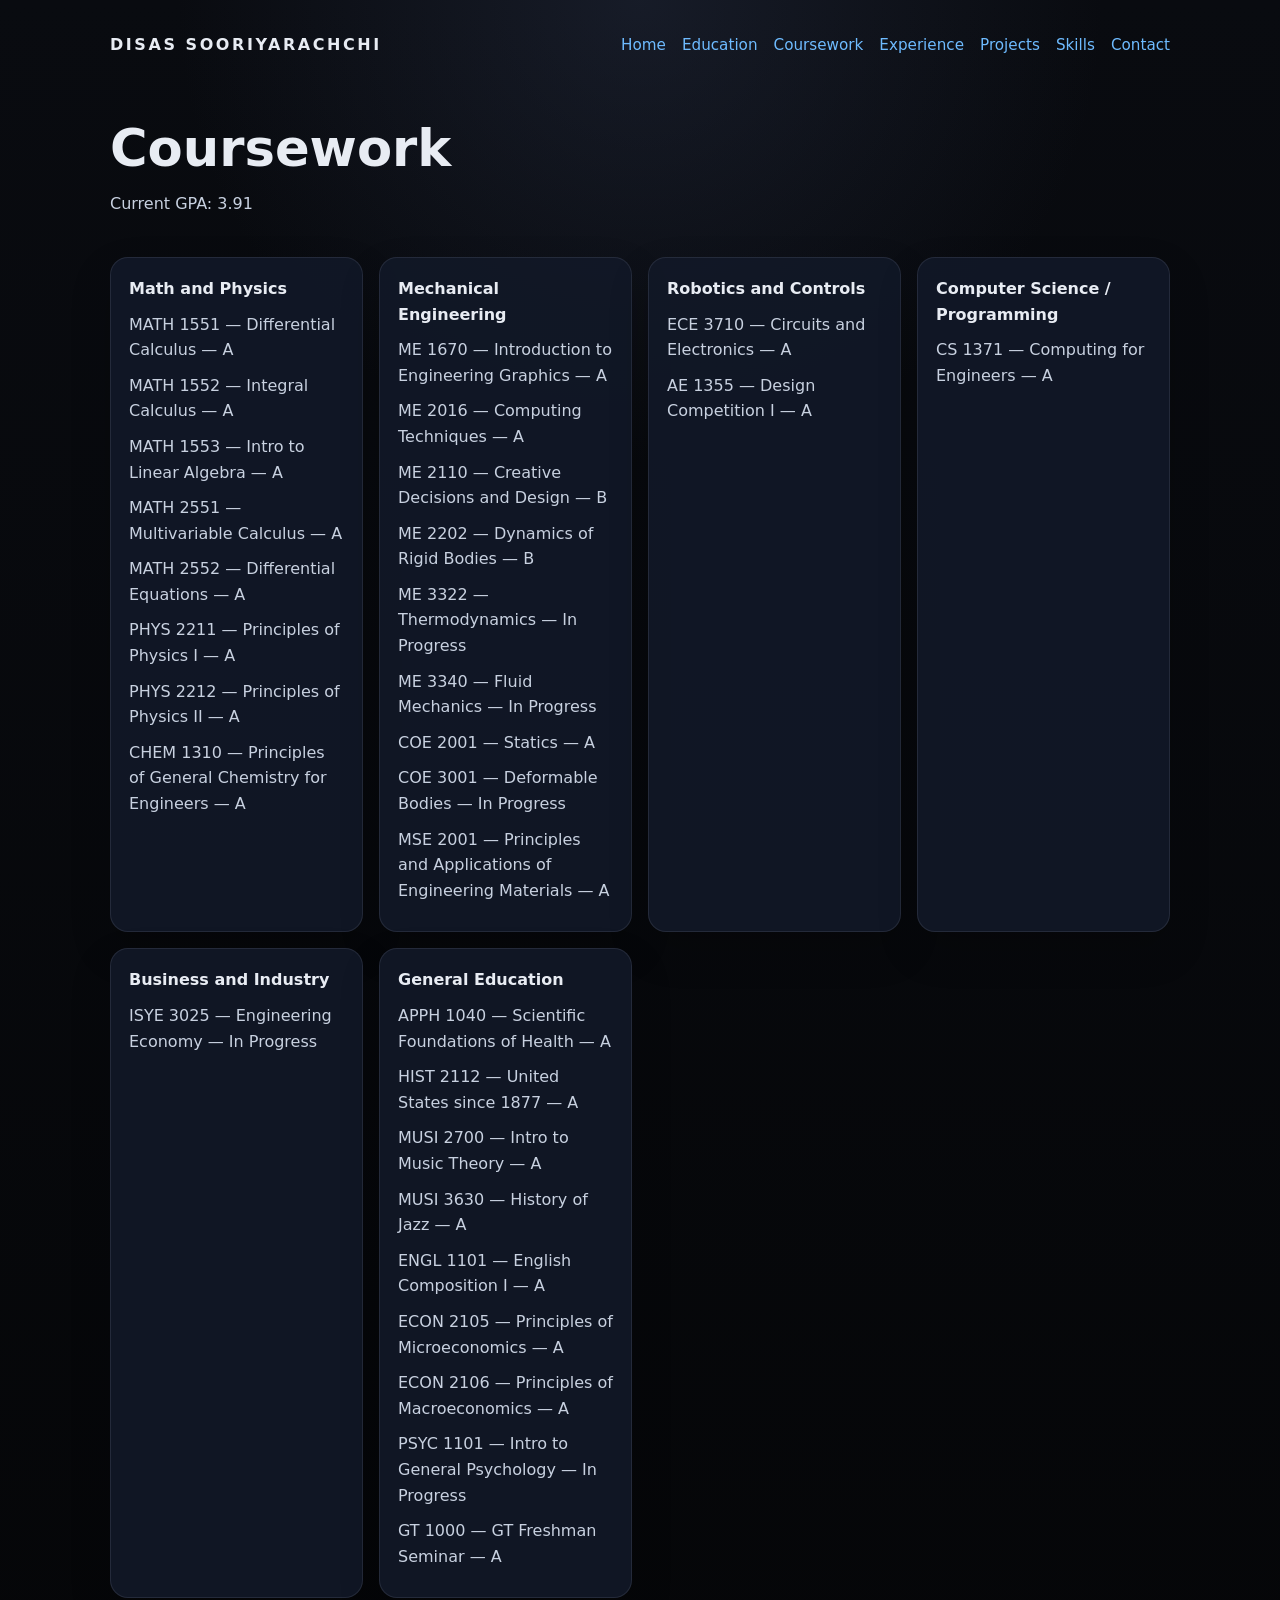
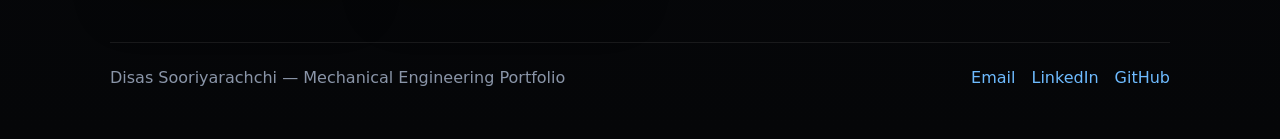
==== coursework.html @ b2c81947 "Added sample pictures" ====
<!DOCTYPE html>
<html lang="en">
<head>
    <meta charset="UTF-8">
    <meta name="viewport" content="width=device-width, initial-scale=1.0">
    <title>Coursework | Disas Sooriyarachchi</title>
    <link rel="stylesheet" href="styles/style.css">
</head>
<body>
    <div class="page-shell">
        <header class="header">
            <div>
                <p class="site-title">Disas Sooriyarachchi</p>
            </div>
            <nav class="nav-links" aria-label="Primary navigation">
                <a href="index.html">Home</a>
                <a href="index.html#education">Education</a>
                <a href="coursework.html">Coursework</a>
                <a href="index.html#experience">Experience</a>
                <a href="index.html#projects">Projects</a>
                <a href="index.html#skills">Skills</a>
                <a href="index.html#contact">Contact</a>
            </nav>
        </header>

        <main>
            <section class="section">
                <h1 class="main-title">Coursework</h1>
                <p class="subtitle">Current GPA: 3.91</p>
            </section>

            <section class="section">
                <div class="list-columns">
                    <div class="card card-compact">
                        <h3>Math and Physics</h3>
                        <ul class="card-list">
                            <li>MATH 1551 — Differential Calculus — A</li>
                            <li>MATH 1552 — Integral Calculus — A</li>
                            <li>MATH 1553 — Intro to Linear Algebra — A</li>
                            <li>MATH 2551 — Multivariable Calculus — A</li>
                            <li>MATH 2552 — Differential Equations — A</li>
                            <li>PHYS 2211 — Principles of Physics I — A</li>
                            <li>PHYS 2212 — Principles of Physics II — A</li>
                            <li>CHEM 1310 — Principles of General Chemistry for Engineers — A</li>
                        </ul>
                    </div>
                    <div class="card card-compact">
                        <h3>Mechanical Engineering</h3>
                        <ul class="card-list">
                            <li>ME 1670 — Introduction to Engineering Graphics — A</li>
                            <li>ME 2016 — Computing Techniques — A</li>
                            <li>ME 2110 — Creative Decisions and Design — B</li>
                            <li>ME 2202 — Dynamics of Rigid Bodies — B</li>
                            <li>ME 3322 — Thermodynamics — In Progress</li>
                            <li>ME 3340 — Fluid Mechanics — In Progress</li>
                            <li>COE 2001 — Statics — A</li>
                            <li>COE 3001 — Deformable Bodies — In Progress</li>
                            <li>MSE 2001 — Principles and Applications of Engineering Materials — A</li>
                        </ul>
                    </div>
                    <div class="card card-compact">
                        <h3>Robotics and Controls</h3>
                        <ul class="card-list">
                            <li>ECE 3710 — Circuits and Electronics — A</li>
                            <li>AE 1355 — Design Competition I — A</li>
                        </ul>
                    </div>
                    <div class="card card-compact">
                        <h3>Computer Science / Programming</h3>
                        <ul class="card-list">
                            <li>CS 1371 — Computing for Engineers — A</li>
                        </ul>
                    </div>
                    <div class="card card-compact">
                        <h3>Business and Industry</h3>
                        <ul class="card-list">
                            <li>ISYE 3025 — Engineering Economy — In Progress</li>
                        </ul>
                    </div>
                    <div class="card card-compact">
                        <h3>General Education</h3>
                        <ul class="card-list">
                            <li>APPH 1040 — Scientific Foundations of Health — A</li>
                            <li>HIST 2112 — United States since 1877 — A</li>
                            <li>MUSI 2700 — Intro to Music Theory — A</li>
                            <li>MUSI 3630 — History of Jazz — A</li>
                            <li>ENGL 1101 — English Composition I — A</li>
                            <li>ECON 2105 — Principles of Microeconomics — A</li>
                            <li>ECON 2106 — Principles of Macroeconomics — A</li>
                            <li>PSYC 1101 — Intro to General Psychology — In Progress</li>
                            <li>GT 1000 — GT Freshman Seminar — A</li>
                        </ul>
                    </div>
                </div>
            </section>
        </main>

        <footer class="footer">
            <p>Disas Sooriyarachchi — Mechanical Engineering Portfolio</p>
            <div class="social-links">
                <a href="mailto:disas2005@gmail.com">Email</a>
                <a href="https://www.linkedin.com/in/disas">LinkedIn</a>
                <a href="https://github.com/05disas">GitHub</a>
            </div>
        </footer>
    </div>
</body>
</html>
---- styles/style.css ----
/* Global layout */
:root {
    color-scheme: dark;
    color: #e8ecf3;
    background: #090b10;
    font-family: Inter, ui-sans-serif, system-ui, -apple-system, BlinkMacSystemFont, "Segoe UI", sans-serif;
    font-size: 16px;
    line-height: 1.6;
}

* {
    box-sizing: border-box;
}

html {
    scroll-behavior: smooth;
}

body {
    margin: 0;
    min-height: 100vh;
    background: radial-gradient(circle at top, rgba(48, 58, 84, 0.35), transparent 25%),
        linear-gradient(180deg, #090b10 0%, #050608 100%);
}

img {
    max-width: 100%;
    display: block;
}

a {
    color: #6ebbff;
    text-decoration: none;
}

a:hover {
    text-decoration: underline;
}

button,
input,
textarea {
    font: inherit;
}

/* Container */
.page-shell {
    width: min(100%, 1100px);
    margin: 0 auto;
    padding: 24px 20px 48px;
}

.header,
.footer {
    display: flex;
    flex-wrap: wrap;
    justify-content: space-between;
    gap: 12px;
    align-items: center;
}

.header {
    padding: 8px 0 24px;
}

.site-title {
    font-size: 1rem;
    text-transform: uppercase;
    letter-spacing: 0.16em;
    font-weight: 700;
    margin: 0;
}

.nav-links {
    display: flex;
    flex-wrap: wrap;
    gap: 16px;
    align-items: center;
    font-size: 0.95rem;
}

.main-title {
    font-size: clamp(2rem, 4vw, 3.2rem);
    line-height: 1.05;
    margin: 0;
}

.subtitle {
    max-width: 760px;
    margin: 16px 0 0;
    color: #c8d1e0;
}

.section {
    margin-top: 40px;
}

.section-title {
    font-size: 1.15rem;
    margin-bottom: 18px;
    font-weight: 700;
}

.section-grid {
    display: grid;
    gap: 16px;
}

.card {
    background: rgba(18, 24, 40, 0.92);
    border: 1px solid rgba(178, 187, 213, 0.12);
    border-radius: 18px;
    padding: 22px;
    box-shadow: 0 18px 40px rgba(0, 0, 0, 0.18);
}

.card-compact {
    padding: 18px;
}

.card h3 {
    margin: 0 0 10px;
    font-size: 1rem;
}

.card p,
.card li {
    color: #c8d1e0;
}

.list-columns {
    display: grid;
    grid-template-columns: repeat(auto-fit, minmax(220px, 1fr));
    gap: 16px;
}

.card-list {
    list-style: none;
    margin: 0;
    padding: 0;
}

.card-list li {
    margin-bottom: 10px;
}

.project-grid {
    display: grid;
    gap: 18px;
}

.project-card-content {
    display: flex;
    align-items: stretch;
    justify-content: space-between;
    gap: 24px;
}

.project-info {
    flex: 1 1 58%;
    display: flex;
    flex-direction: column;
    justify-content: space-between;
    gap: 16px;
}

.project-card-action {
    display: inline-flex;
    align-items: center;
    justify-content: center;
    padding: 10px 16px;
    border-radius: 12px;
    background: rgba(110, 187, 255, 0.14);
    color: #c8d1e0;
    font-size: 0.95rem;
    font-weight: 600;
    width: fit-content;
}

.project-visual {
    flex: 0 0 42%;
    display: flex;
    align-items: center;
    justify-content: center;
}

.project-cover,
.icon-placeholder,
.cover-placeholder {
    width: 100%;
    height: 240px;
    border-radius: 18px;
    object-fit: contain;
    border: 1px solid rgba(178, 187, 213, 0.12);
    background: #08101e;
}

.icon-placeholder,
.cover-placeholder {
    display: flex;
    align-items: center;
    justify-content: center;
    color: #9fb4d8;
    font-size: 0.95rem;
    text-align: center;
    padding: 0 8px;
}

.project-page-cover {
    width: 96px;
    height: 96px;
    max-width: none;
    margin: 0 auto 20px;
    display: block;
    border-radius: 18px;
    object-fit: cover;
    border: 1px solid rgba(178, 187, 213, 0.12);
    background: #08101e;
}

.profile-image {
    width: 180px;
    height: 180px;
    border-radius: 50%;
    object-fit: cover;
    border: 1px solid rgba(110, 187, 255, 0.2);
    max-width: 180px;
}

.profile-panel {
    display: grid;
    grid-template-columns: 1fr auto;
    gap: 24px;
    align-items: center;
}

.project-link {
    display: block;
    padding: 20px;
    border-radius: 18px;
    background: linear-gradient(180deg, rgba(24, 32, 54, 0.95), rgba(12, 18, 32, 0.95));
    border: 1px solid rgba(110, 187, 255, 0.12);
}

.project-link h3 {
    margin: 0 0 6px;
}

.project-link p {
    margin: 0;
    color: #b5c2db;
}

.small-text {
    font-size: 0.95rem;
    color: #98a6c0;
}

.tag-row {
    display: flex;
    flex-wrap: wrap;
    gap: 10px;
    margin-top: 14px;
}

.tag {
    display: inline-flex;
    gap: 8px;
    padding: 6px 10px;
    border-radius: 999px;
    background: rgba(110, 187, 255, 0.08);
    color: #b3d3ff;
    font-size: 0.88rem;
}

.section-note {
    color: #96a2bd;
    font-size: 0.97rem;
}

.footer {
    border-top: 1px solid rgba(255, 255, 255, 0.08);
    margin-top: 44px;
    padding-top: 22px;
}

.footer p {
    margin: 0;
    color: #8a95a8;
}

.social-links {
    display: flex;
    flex-wrap: wrap;
    gap: 16px;
}

@media (max-width: 720px) {
    .header,
    .footer {
        flex-direction: column;
        align-items: flex-start;
    }

    .nav-links {
        gap: 12px;
    }

    .profile-image {
        width: 140px;
        height: 140px;
    }

    .project-card-content {
        flex-direction: column;
        gap: 18px;
    }

    .project-info {
        width: 100%;
    }

    .project-visual {
        width: 100%;
        min-width: auto;
    }

    .project-cover,
    .icon-placeholder,
    .cover-placeholder {
        width: 100%;
        height: 220px;
    }

    .project-page-cover {
        width: 96px;
        height: 96px;
    }
}

@media (max-width: 520px) {
    .page-shell {
        padding: 18px 16px 32px;
    }

    .section {
        margin-top: 32px;
    }
}
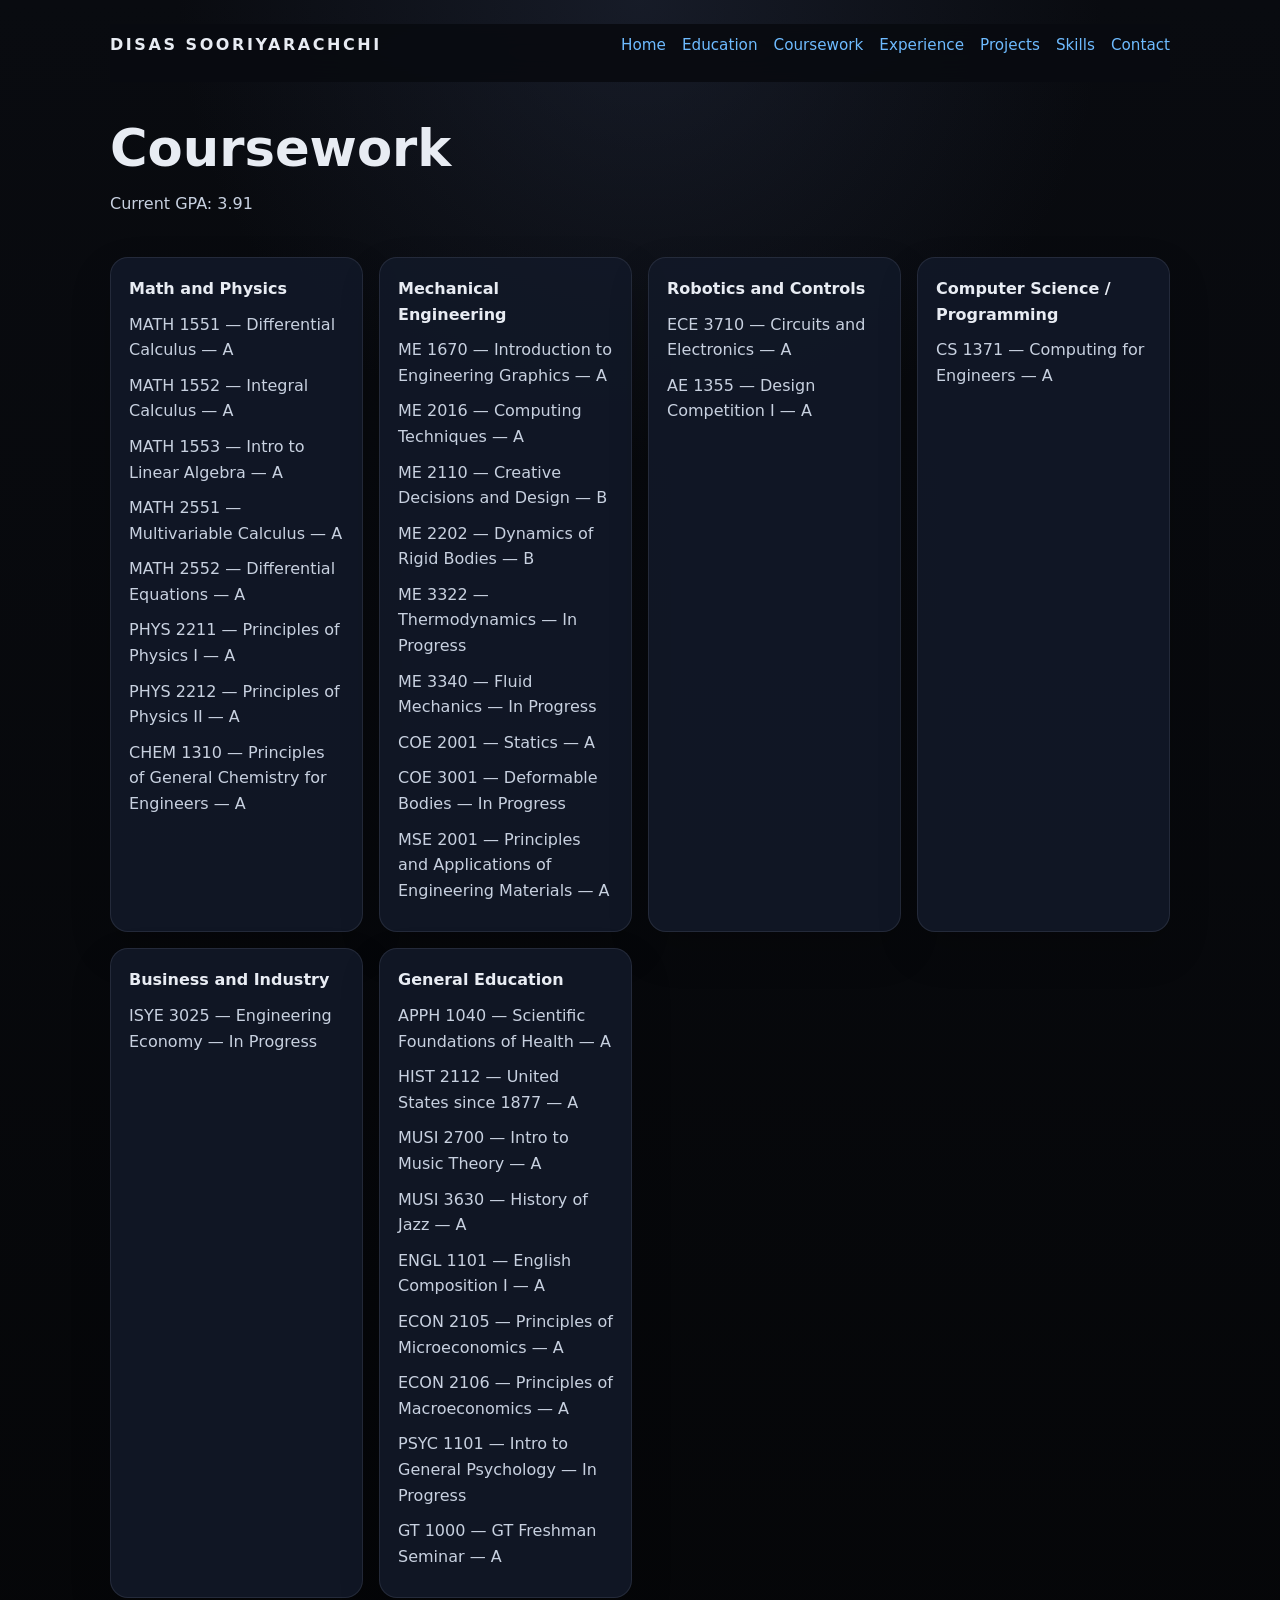
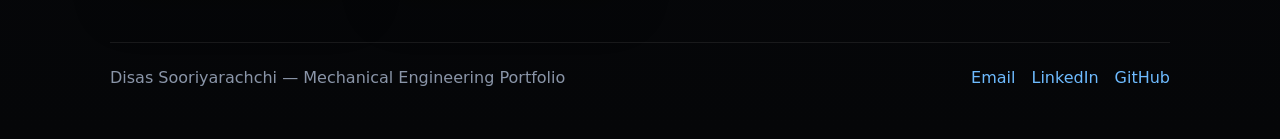
==== commit e2ffc710: "Mobile friendly 1" ====
--- a/coursework.html
+++ b/coursework.html
@@ -12,6 +12,11 @@
             <div>
                 <p class="site-title">Disas Sooriyarachchi</p>
             </div>
+            <button class="nav-toggle" type="button" aria-label="Toggle navigation menu">
+                <span></span>
+                <span></span>
+                <span></span>
+            </button>
             <nav class="nav-links" aria-label="Primary navigation">
                 <a href="index.html">Home</a>
                 <a href="index.html#education">Education</a>
@@ -104,5 +109,6 @@
             </div>
         </footer>
     </div>
+    <script src="scripts/main.js"></script>
 </body>
 </html>
--- a/styles/style.css
+++ b/styles/style.css
@@ -61,6 +61,11 @@
 
 .header {
     padding: 8px 0 24px;
+    position: sticky;
+    top: 0;
+    z-index: 20;
+    background: rgba(9, 11, 16, 0.94);
+    backdrop-filter: saturate(180%) blur(16px);
 }
 
 .site-title {
@@ -77,6 +82,32 @@
     gap: 16px;
     align-items: center;
     font-size: 0.95rem;
+}
+
+.nav-toggle {
+    display: none;
+    background: transparent;
+    border: 1px solid rgba(110, 187, 255, 0.18);
+    border-radius: 12px;
+    width: 44px;
+    height: 44px;
+    align-items: center;
+    justify-content: center;
+    cursor: pointer;
+    color: #c8d1e0;
+}
+
+.nav-toggle span {
+    display: block;
+    width: 22px;
+    height: 2px;
+    border-radius: 999px;
+    background: #6ebbff;
+    margin: 3px 0;
+}
+
+.header.nav-open .nav-links {
+    display: flex;
 }
 
 .main-title {
@@ -150,35 +181,26 @@
 }
 
 .project-card-content {
-    display: flex;
-    align-items: stretch;
-    justify-content: space-between;
+    display: grid;
+    grid-template-columns: minmax(0, 58%) minmax(0, 42%);
+    grid-template-areas: "title image" "body image";
     gap: 24px;
-}
-
-.project-info {
-    flex: 1 1 58%;
+    align-items: start;
+}
+
+.project-title {
+    grid-area: title;
+}
+
+.project-body {
+    grid-area: body;
     display: flex;
     flex-direction: column;
-    justify-content: space-between;
-    gap: 16px;
-}
-
-.project-card-action {
-    display: inline-flex;
-    align-items: center;
-    justify-content: center;
-    padding: 10px 16px;
-    border-radius: 12px;
-    background: rgba(110, 187, 255, 0.14);
-    color: #c8d1e0;
-    font-size: 0.95rem;
-    font-weight: 600;
-    width: fit-content;
+    gap: 16px;
 }
 
 .project-visual {
-    flex: 0 0 42%;
+    grid-area: image;
     display: flex;
     align-items: center;
     justify-content: center;
@@ -204,6 +226,19 @@
     font-size: 0.95rem;
     text-align: center;
     padding: 0 8px;
+}
+
+.project-card-action {
+    display: inline-flex;
+    align-items: center;
+    justify-content: center;
+    padding: 10px 16px;
+    border-radius: 12px;
+    background: rgba(110, 187, 255, 0.14);
+    color: #c8d1e0;
+    font-size: 0.95rem;
+    font-weight: 600;
+    width: fit-content;
 }
 
 .project-page-cover {
@@ -302,8 +337,26 @@
         align-items: flex-start;
     }
 
+    .nav-toggle {
+        display: inline-flex;
+    }
+
     .nav-links {
+        display: none;
+        flex-direction: column;
+        width: 100%;
         gap: 12px;
+        padding: 16px 0;
+        border-top: 1px solid rgba(110, 187, 255, 0.12);
+    }
+
+    .header.nav-open .nav-links {
+        display: flex;
+    }
+
+    .nav-links a {
+        width: 100%;
+        padding: 12px 0;
     }
 
     .profile-image {
@@ -312,17 +365,14 @@
     }
 
     .project-card-content {
-        flex-direction: column;
-        gap: 18px;
-    }
-
-    .project-info {
-        width: 100%;
-    }
-
+        grid-template-columns: 1fr;
+        grid-template-areas: "title" "image" "body";
+    }
+
+    .project-title,
+    .project-body,
     .project-visual {
         width: 100%;
-        min-width: auto;
     }
 
     .project-cover,
@@ -332,9 +382,8 @@
         height: 220px;
     }
 
-    .project-page-cover {
-        width: 96px;
-        height: 96px;
+    .project-card-action {
+        width: fit-content;
     }
 }
 
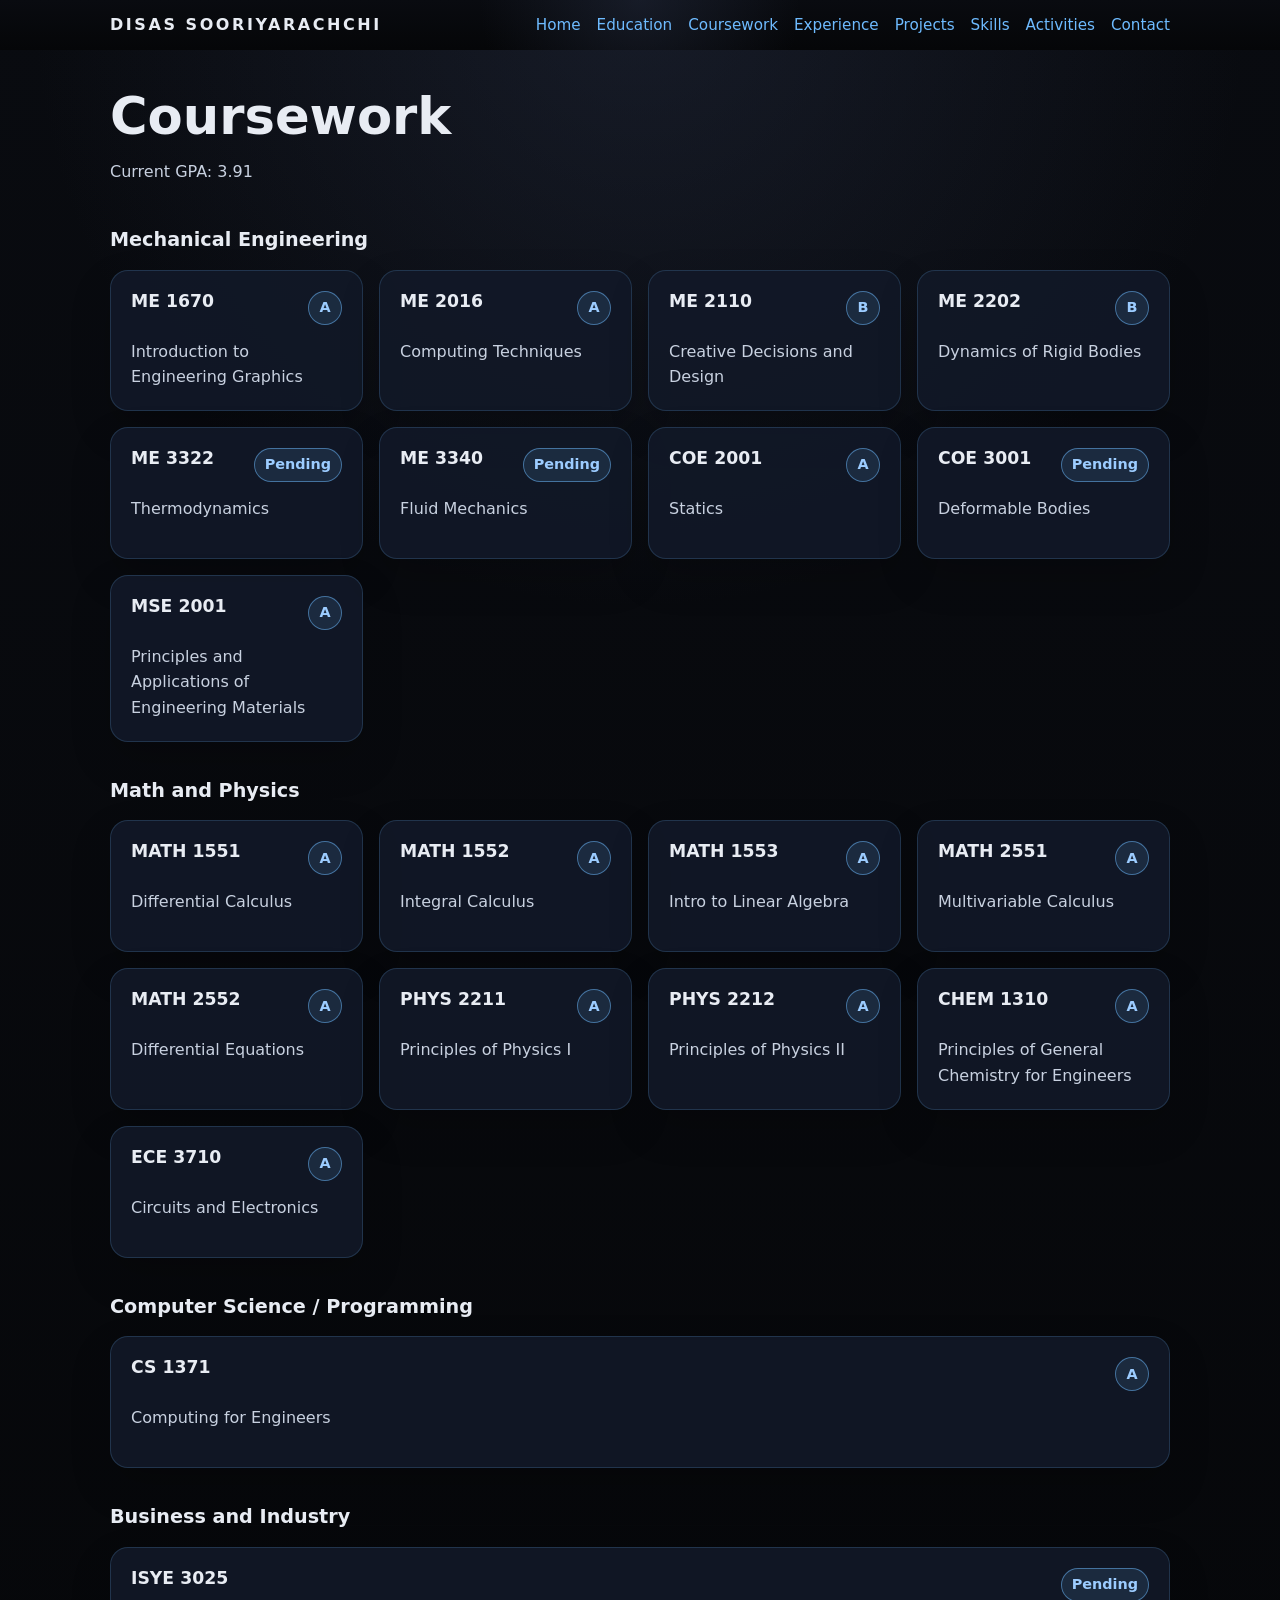
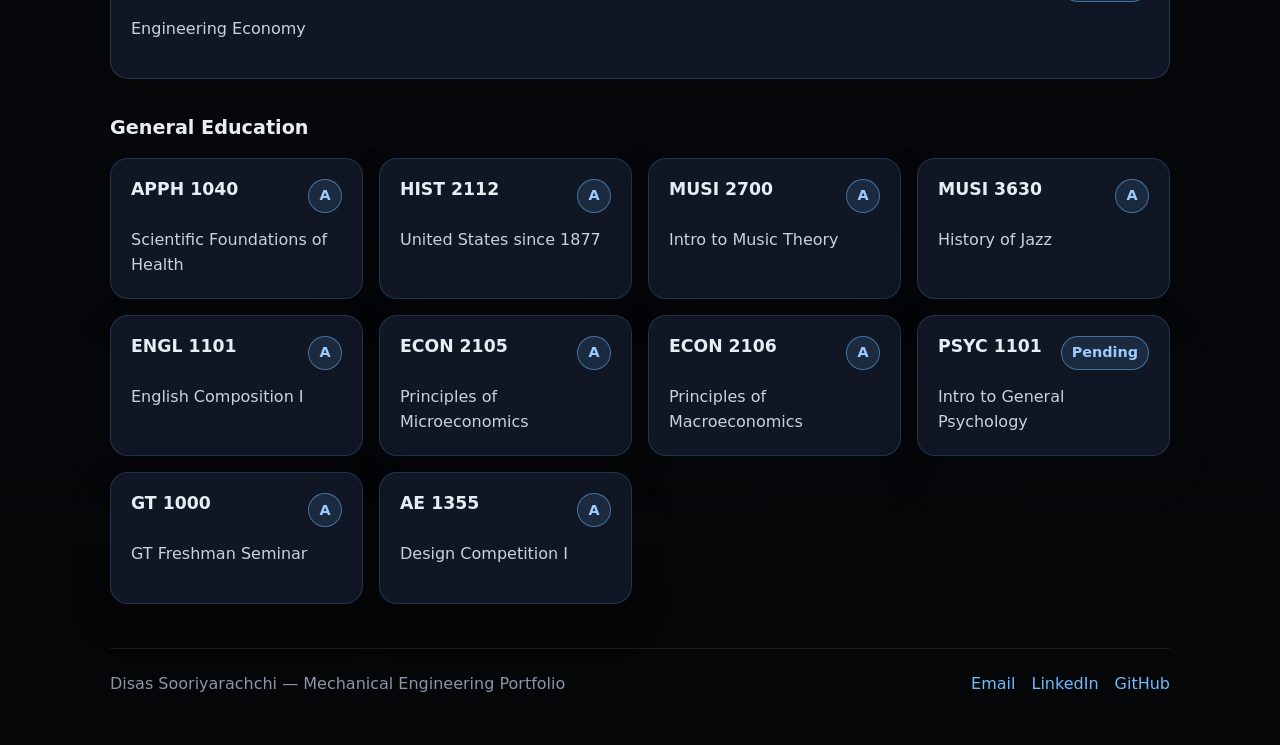
==== commit 31fa34dd: "updated structure and synced with current resume" ====
--- a/coursework.html
+++ b/coursework.html
@@ -13,9 +13,7 @@
                 <p class="site-title">Disas Sooriyarachchi</p>
             </div>
             <button class="nav-toggle" type="button" aria-label="Toggle navigation menu">
-                <span></span>
-                <span></span>
-                <span></span>
+                <img src="assets/menu-icon.svg" alt="" aria-hidden="true">
             </button>
             <nav class="nav-links" aria-label="Primary navigation">
                 <a href="index.html">Home</a>
@@ -24,6 +22,7 @@
                 <a href="index.html#experience">Experience</a>
                 <a href="index.html#projects">Projects</a>
                 <a href="index.html#skills">Skills</a>
+                <a href="index.html#activities">Activities</a>
                 <a href="index.html#contact">Contact</a>
             </nav>
         </header>
@@ -34,76 +33,253 @@
                 <p class="subtitle">Current GPA: 3.91</p>
             </section>
 
-            <section class="section">
-                <div class="list-columns">
-                    <div class="card card-compact">
-                        <h3>Math and Physics</h3>
-                        <ul class="card-list">
-                            <li>MATH 1551 — Differential Calculus — A</li>
-                            <li>MATH 1552 — Integral Calculus — A</li>
-                            <li>MATH 1553 — Intro to Linear Algebra — A</li>
-                            <li>MATH 2551 — Multivariable Calculus — A</li>
-                            <li>MATH 2552 — Differential Equations — A</li>
-                            <li>PHYS 2211 — Principles of Physics I — A</li>
-                            <li>PHYS 2212 — Principles of Physics II — A</li>
-                            <li>CHEM 1310 — Principles of General Chemistry for Engineers — A</li>
-                        </ul>
-                    </div>
-                    <div class="card card-compact">
-                        <h3>Mechanical Engineering</h3>
-                        <ul class="card-list">
-                            <li>ME 1670 — Introduction to Engineering Graphics — A</li>
-                            <li>ME 2016 — Computing Techniques — A</li>
-                            <li>ME 2110 — Creative Decisions and Design — B</li>
-                            <li>ME 2202 — Dynamics of Rigid Bodies — B</li>
-                            <li>ME 3322 — Thermodynamics — In Progress</li>
-                            <li>ME 3340 — Fluid Mechanics — In Progress</li>
-                            <li>COE 2001 — Statics — A</li>
-                            <li>COE 3001 — Deformable Bodies — In Progress</li>
-                            <li>MSE 2001 — Principles and Applications of Engineering Materials — A</li>
-                        </ul>
-                    </div>
-                    <div class="card card-compact">
-                        <h3>Robotics and Controls</h3>
-                        <ul class="card-list">
-                            <li>ECE 3710 — Circuits and Electronics — A</li>
-                            <li>AE 1355 — Design Competition I — A</li>
-                        </ul>
-                    </div>
-                    <div class="card card-compact">
-                        <h3>Computer Science / Programming</h3>
-                        <ul class="card-list">
-                            <li>CS 1371 — Computing for Engineers — A</li>
-                        </ul>
-                    </div>
-                    <div class="card card-compact">
-                        <h3>Business and Industry</h3>
-                        <ul class="card-list">
-                            <li>ISYE 3025 — Engineering Economy — In Progress</li>
-                        </ul>
-                    </div>
-                    <div class="card card-compact">
-                        <h3>General Education</h3>
-                        <ul class="card-list">
-                            <li>APPH 1040 — Scientific Foundations of Health — A</li>
-                            <li>HIST 2112 — United States since 1877 — A</li>
-                            <li>MUSI 2700 — Intro to Music Theory — A</li>
-                            <li>MUSI 3630 — History of Jazz — A</li>
-                            <li>ENGL 1101 — English Composition I — A</li>
-                            <li>ECON 2105 — Principles of Microeconomics — A</li>
-                            <li>ECON 2106 — Principles of Macroeconomics — A</li>
-                            <li>PSYC 1101 — Intro to General Psychology — In Progress</li>
-                            <li>GT 1000 — GT Freshman Seminar — A</li>
-                        </ul>
+            <section class="section coursework-section">
+                <div class="course-category">
+                    <h2>Mechanical Engineering</h2>
+                    <div class="course-grid">
+                        <article class="course-card">
+                            <div class="course-card-header">
+                                <h3>ME 1670</h3>
+                                <span class="course-status">A</span>
+                            </div>
+                            <p>Introduction to Engineering Graphics</p>
+                        </article>
+                        <article class="course-card">
+                            <div class="course-card-header">
+                                <h3>ME 2016</h3>
+                                <span class="course-status">A</span>
+                            </div>
+                            <p>Computing Techniques</p>
+                        </article>
+                        <article class="course-card">
+                            <div class="course-card-header">
+                                <h3>ME 2110</h3>
+                                <span class="course-status">B</span>
+                            </div>
+                            <p>Creative Decisions and Design</p>
+                        </article>
+                        <article class="course-card">
+                            <div class="course-card-header">
+                                <h3>ME 2202</h3>
+                                <span class="course-status">B</span>
+                            </div>
+                            <p>Dynamics of Rigid Bodies</p>
+                        </article>
+                        <article class="course-card">
+                            <div class="course-card-header">
+                                <h3>ME 3322</h3>
+                                <span class="course-status course-status-wide">Pending</span>
+                            </div>
+                            <p>Thermodynamics</p>
+                        </article>
+                        <article class="course-card">
+                            <div class="course-card-header">
+                                <h3>ME 3340</h3>
+                                <span class="course-status course-status-wide">Pending</span>
+                            </div>
+                            <p>Fluid Mechanics</p>
+                        </article>
+                        <article class="course-card">
+                            <div class="course-card-header">
+                                <h3>COE 2001</h3>
+                                <span class="course-status">A</span>
+                            </div>
+                            <p>Statics</p>
+                        </article>
+                        <article class="course-card">
+                            <div class="course-card-header">
+                                <h3>COE 3001</h3>
+                                <span class="course-status course-status-wide">Pending</span>
+                            </div>
+                            <p>Deformable Bodies</p>
+                        </article>
+                        <article class="course-card">
+                            <div class="course-card-header">
+                                <h3>MSE 2001</h3>
+                                <span class="course-status">A</span>
+                            </div>
+                            <p>Principles and Applications of Engineering Materials</p>
+                        </article>
+                    </div>
+                </div>
+
+                <div class="course-category">
+                    <h2>Math and Physics</h2>
+                    <div class="course-grid">
+                        <article class="course-card">
+                            <div class="course-card-header">
+                                <h3>MATH 1551</h3>
+                                <span class="course-status">A</span>
+                            </div>
+                            <p>Differential Calculus</p>
+                        </article>
+                        <article class="course-card">
+                            <div class="course-card-header">
+                                <h3>MATH 1552</h3>
+                                <span class="course-status">A</span>
+                            </div>
+                            <p>Integral Calculus</p>
+                        </article>
+                        <article class="course-card">
+                            <div class="course-card-header">
+                                <h3>MATH 1553</h3>
+                                <span class="course-status">A</span>
+                            </div>
+                            <p>Intro to Linear Algebra</p>
+                        </article>
+                        <article class="course-card">
+                            <div class="course-card-header">
+                                <h3>MATH 2551</h3>
+                                <span class="course-status">A</span>
+                            </div>
+                            <p>Multivariable Calculus</p>
+                        </article>
+                        <article class="course-card">
+                            <div class="course-card-header">
+                                <h3>MATH 2552</h3>
+                                <span class="course-status">A</span>
+                            </div>
+                            <p>Differential Equations</p>
+                        </article>
+                        <article class="course-card">
+                            <div class="course-card-header">
+                                <h3>PHYS 2211</h3>
+                                <span class="course-status">A</span>
+                            </div>
+                            <p>Principles of Physics I</p>
+                        </article>
+                        <article class="course-card">
+                            <div class="course-card-header">
+                                <h3>PHYS 2212</h3>
+                                <span class="course-status">A</span>
+                            </div>
+                            <p>Principles of Physics II</p>
+                        </article>
+                        <article class="course-card">
+                            <div class="course-card-header">
+                                <h3>CHEM 1310</h3>
+                                <span class="course-status">A</span>
+                            </div>
+                            <p>Principles of General Chemistry for Engineers</p>
+                        </article>
+                        <article class="course-card">
+                            <div class="course-card-header">
+                                <h3>ECE 3710</h3>
+                                <span class="course-status">A</span>
+                            </div>
+                            <p>Circuits and Electronics</p>
+                        </article>
+                    </div>
+                </div>
+
+                <div class="course-category">
+                    <h2>Computer Science / Programming</h2>
+                    <div class="course-grid">
+                        <article class="course-card">
+                            <div class="course-card-header">
+                                <h3>CS 1371</h3>
+                                <span class="course-status">A</span>
+                            </div>
+                            <p>Computing for Engineers</p>
+                        </article>
+                    </div>
+                </div>
+
+                <div class="course-category">
+                    <h2>Business and Industry</h2>
+                    <div class="course-grid">
+                        <article class="course-card">
+                            <div class="course-card-header">
+                                <h3>ISYE 3025</h3>
+                                <span class="course-status course-status-wide">Pending</span>
+                            </div>
+                            <p>Engineering Economy</p>
+                        </article>
+                    </div>
+                </div>
+
+                <div class="course-category">
+                    <h2>General Education</h2>
+                    <div class="course-grid">
+                        <article class="course-card">
+                            <div class="course-card-header">
+                                <h3>APPH 1040</h3>
+                                <span class="course-status">A</span>
+                            </div>
+                            <p>Scientific Foundations of Health</p>
+                        </article>
+                        <article class="course-card">
+                            <div class="course-card-header">
+                                <h3>HIST 2112</h3>
+                                <span class="course-status">A</span>
+                            </div>
+                            <p>United States since 1877</p>
+                        </article>
+                        <article class="course-card">
+                            <div class="course-card-header">
+                                <h3>MUSI 2700</h3>
+                                <span class="course-status">A</span>
+                            </div>
+                            <p>Intro to Music Theory</p>
+                        </article>
+                        <article class="course-card">
+                            <div class="course-card-header">
+                                <h3>MUSI 3630</h3>
+                                <span class="course-status">A</span>
+                            </div>
+                            <p>History of Jazz</p>
+                        </article>
+                        <article class="course-card">
+                            <div class="course-card-header">
+                                <h3>ENGL 1101</h3>
+                                <span class="course-status">A</span>
+                            </div>
+                            <p>English Composition I</p>
+                        </article>
+                        <article class="course-card">
+                            <div class="course-card-header">
+                                <h3>ECON 2105</h3>
+                                <span class="course-status">A</span>
+                            </div>
+                            <p>Principles of Microeconomics</p>
+                        </article>
+                        <article class="course-card">
+                            <div class="course-card-header">
+                                <h3>ECON 2106</h3>
+                                <span class="course-status">A</span>
+                            </div>
+                            <p>Principles of Macroeconomics</p>
+                        </article>
+                        <article class="course-card">
+                            <div class="course-card-header">
+                                <h3>PSYC 1101</h3>
+                                <span class="course-status course-status-wide">Pending</span>
+                            </div>
+                            <p>Intro to General Psychology</p>
+                        </article>
+                        <article class="course-card">
+                            <div class="course-card-header">
+                                <h3>GT 1000</h3>
+                                <span class="course-status">A</span>
+                            </div>
+                            <p>GT Freshman Seminar</p>
+                        </article>
+                        <article class="course-card">
+                            <div class="course-card-header">
+                                <h3>AE 1355</h3>
+                                <span class="course-status">A</span>
+                            </div>
+                            <p>Design Competition I</p>
+                        </article>
                     </div>
                 </div>
             </section>
         </main>
 
         <footer class="footer">
-            <p>Disas Sooriyarachchi — Mechanical Engineering Portfolio</p>
+            <p>Disas Sooriyarachchi &mdash; Mechanical Engineering Portfolio</p>
             <div class="social-links">
-                <a href="mailto:disas2005@gmail.com">Email</a>
+                <a href="mailto:dbs6@gatech.edu">Email</a>
                 <a href="https://www.linkedin.com/in/disas">LinkedIn</a>
                 <a href="https://github.com/05disas">GitHub</a>
             </div>
--- a/styles/style.css
+++ b/styles/style.css
@@ -47,7 +47,7 @@
 .page-shell {
     width: min(100%, 1100px);
     margin: 0 auto;
-    padding: 24px 20px 48px;
+    padding: 0 20px 48px;
 }
 
 .header,
@@ -60,12 +60,14 @@
 }
 
 .header {
-    padding: 8px 0 24px;
+    width: 100vw;
+    margin-left: calc(50% - 50vw);
+    padding: 12px max(20px, calc((100vw - 1100px) / 2 + 20px));
     position: sticky;
     top: 0;
     z-index: 20;
-    background: rgba(9, 11, 16, 0.94);
-    backdrop-filter: saturate(180%) blur(16px);
+    background: radial-gradient(circle at top, rgba(48, 58, 84, 0.35), transparent 25%),
+        linear-gradient(180deg, #090b10 0%, #050608 100%);
 }
 
 .site-title {
@@ -76,6 +78,15 @@
     margin: 0;
 }
 
+.home-page .site-title {
+    opacity: 0;
+    transition: opacity 180ms ease;
+}
+
+.home-page.is-scrolled .site-title {
+    opacity: 1;
+}
+
 .nav-links {
     display: flex;
     flex-wrap: wrap;
@@ -88,22 +99,20 @@
     display: none;
     background: transparent;
     border: 1px solid rgba(110, 187, 255, 0.18);
-    border-radius: 12px;
-    width: 44px;
-    height: 44px;
+    border-radius: 8px;
+    width: 40px;
+    height: 40px;
     align-items: center;
     justify-content: center;
     cursor: pointer;
     color: #c8d1e0;
 }
 
-.nav-toggle span {
+.nav-toggle img {
     display: block;
     width: 22px;
-    height: 2px;
-    border-radius: 999px;
-    background: #6ebbff;
-    margin: 3px 0;
+    height: 22px;
+    filter: invert(78%) sepia(40%) saturate(1510%) hue-rotate(178deg) brightness(103%) contrast(101%);
 }
 
 .header.nav-open .nav-links {
@@ -124,6 +133,7 @@
 
 .section {
     margin-top: 40px;
+    scroll-margin-top: 96px;
 }
 
 .section-title {
@@ -165,6 +175,73 @@
     gap: 16px;
 }
 
+.coursework-section {
+    display: grid;
+    gap: 34px;
+}
+
+.course-category h2 {
+    margin: 0 0 14px;
+    color: #e8ecf3;
+    font-size: 1.2rem;
+    font-weight: 700;
+}
+
+.course-grid {
+    display: grid;
+    grid-template-columns: repeat(auto-fit, minmax(240px, 1fr));
+    gap: 16px;
+}
+
+.course-card {
+    min-height: 132px;
+    padding: 20px;
+    border-radius: 18px;
+    background: rgba(18, 24, 40, 0.92);
+    border: 1px solid rgba(110, 187, 255, 0.18);
+    box-shadow: 0 18px 40px rgba(0, 0, 0, 0.18);
+}
+
+.course-card-header {
+    display: flex;
+    align-items: flex-start;
+    justify-content: space-between;
+    gap: 12px;
+    margin-bottom: 14px;
+}
+
+.course-card h3 {
+    margin: 0;
+    color: #e8ecf3;
+    font-size: 1.08rem;
+    line-height: 1.25;
+}
+
+.course-card p {
+    margin: 0;
+    color: #c8d1e0;
+}
+
+.course-status {
+    display: inline-flex;
+    align-items: center;
+    justify-content: center;
+    flex: 0 0 auto;
+    min-width: 34px;
+    height: 34px;
+    padding: 0 10px;
+    border-radius: 999px;
+    border: 1px solid rgba(110, 187, 255, 0.5);
+    background: rgba(110, 187, 255, 0.12);
+    color: #9cccff;
+    font-size: 0.9rem;
+    font-weight: 700;
+}
+
+.course-status-wide {
+    min-width: 78px;
+}
+
 .card-list {
     list-style: none;
     margin: 0;
@@ -185,7 +262,7 @@
     grid-template-columns: minmax(0, 58%) minmax(0, 42%);
     grid-template-areas: "title image" "body image";
     gap: 24px;
-    align-items: start;
+    align-items: stretch;
 }
 
 .project-title {
@@ -204,6 +281,12 @@
     display: flex;
     align-items: center;
     justify-content: center;
+}
+
+.project-info {
+    display: flex;
+    flex-direction: column;
+    min-height: 240px;
 }
 
 .project-cover,
@@ -269,7 +352,7 @@
     align-items: center;
 }
 
-.project-link {
+.project-card {
     display: block;
     padding: 20px;
     border-radius: 18px;
@@ -277,13 +360,23 @@
     border: 1px solid rgba(110, 187, 255, 0.12);
 }
 
-.project-link h3 {
+.project-card h3 {
     margin: 0 0 6px;
 }
 
-.project-link p {
+.project-card p {
     margin: 0;
     color: #b5c2db;
+}
+
+.project-title-link {
+    color: #6ebbff;
+    text-decoration: underline;
+}
+
+.project-card-action {
+    margin-top: auto;
+    text-decoration: none;
 }
 
 .small-text {
@@ -331,7 +424,11 @@
 }
 
 @media (max-width: 720px) {
-    .header,
+    .header {
+        flex-direction: row;
+        align-items: center;
+    }
+
     .footer {
         flex-direction: column;
         align-items: flex-start;
@@ -339,11 +436,20 @@
 
     .nav-toggle {
         display: inline-flex;
+        order: 1;
+    }
+
+    .header > div,
+    .header > .site-title {
+        order: 2;
+        flex: 1;
+        min-width: 0;
     }
 
     .nav-links {
         display: none;
         flex-direction: column;
+        order: 3;
         width: 100%;
         gap: 12px;
         padding: 16px 0;
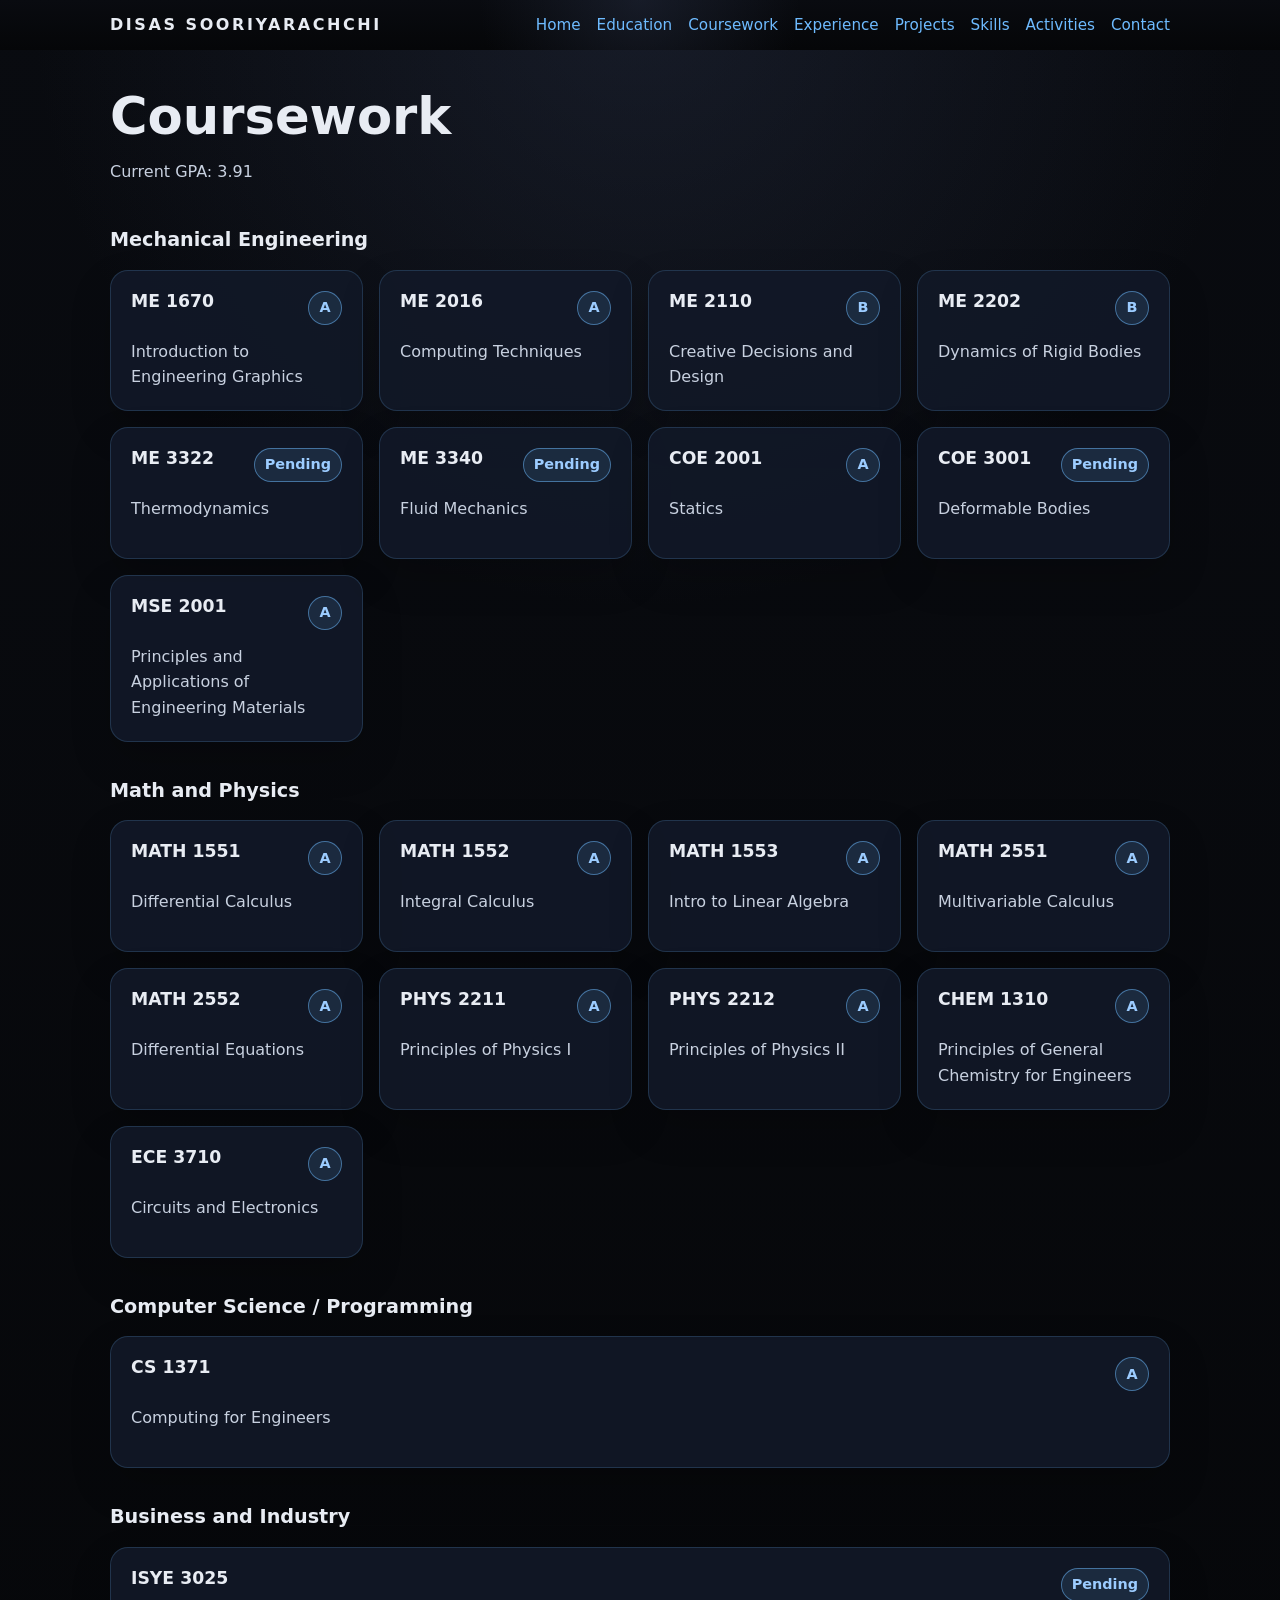
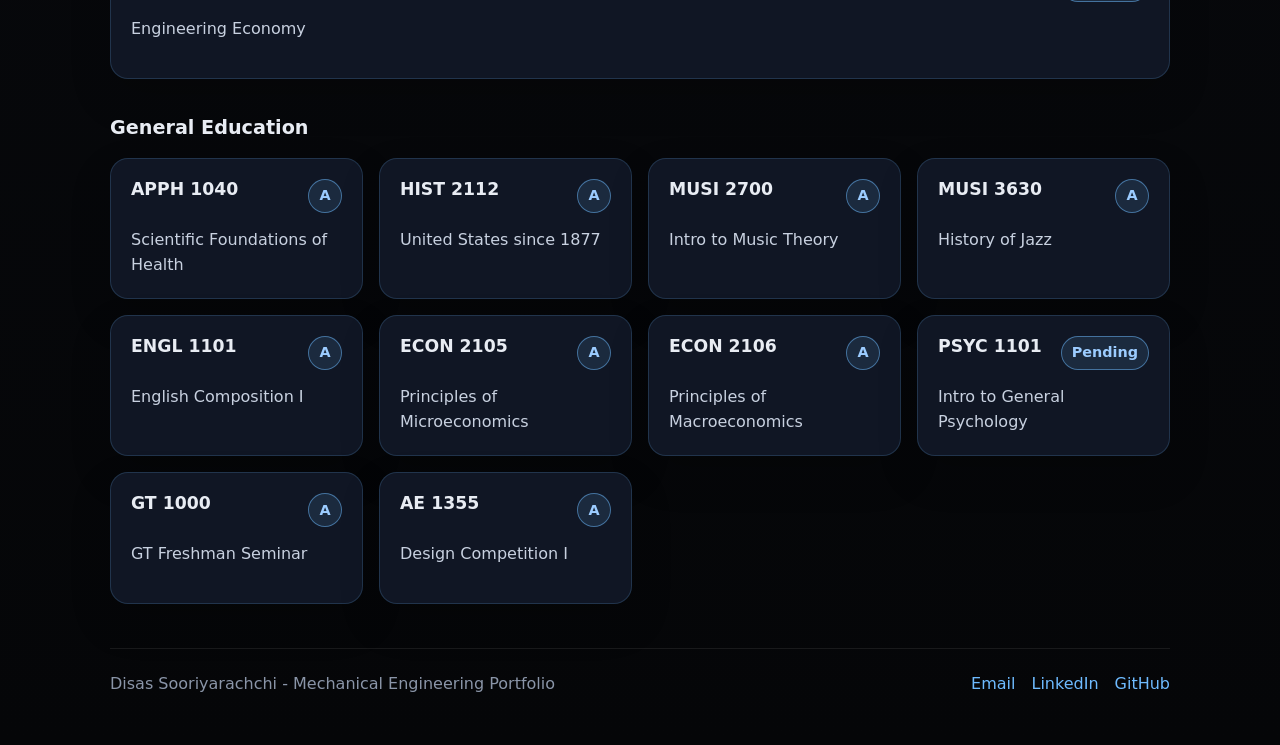
==== commit bb84e698: "Update portfolio project narratives and photos" ====
--- a/coursework.html
+++ b/coursework.html
@@ -277,7 +277,7 @@
         </main>
 
         <footer class="footer">
-            <p>Disas Sooriyarachchi &mdash; Mechanical Engineering Portfolio</p>
+            <p>Disas Sooriyarachchi - Mechanical Engineering Portfolio</p>
             <div class="social-links">
                 <a href="mailto:dbs6@gatech.edu">Email</a>
                 <a href="https://www.linkedin.com/in/disas">LinkedIn</a>
--- a/styles/style.css
+++ b/styles/style.css
@@ -200,6 +200,15 @@
     background: rgba(18, 24, 40, 0.92);
     border: 1px solid rgba(110, 187, 255, 0.18);
     box-shadow: 0 18px 40px rgba(0, 0, 0, 0.18);
+    transition: transform 180ms ease, border-color 180ms ease, box-shadow 180ms ease;
+}
+
+@media (hover: hover) {
+    .course-card:hover {
+        transform: translateY(-4px);
+        border-color: rgba(110, 187, 255, 0.38);
+        box-shadow: 0 24px 48px rgba(0, 0, 0, 0.28);
+    }
 }
 
 .course-card-header {
@@ -371,7 +380,12 @@
 
 .project-title-link {
     color: #6ebbff;
-    text-decoration: underline;
+    text-decoration: none;
+}
+
+.project-title-link:hover {
+    color: #9cccff;
+    text-decoration: none;
 }
 
 .project-card-action {
@@ -406,6 +420,333 @@
     font-size: 0.97rem;
 }
 
+.section-jump {
+    margin-top: 12px;
+    font-size: 0.92rem;
+}
+
+.section-jump a {
+    color: #98a6c0;
+    border-bottom: 1px solid rgba(152, 166, 192, 0.35);
+}
+
+.section-jump a:hover {
+    color: #c8d1e0;
+    text-decoration: none;
+    border-bottom-color: rgba(200, 209, 224, 0.6);
+}
+
+.project-hero {
+    display: grid;
+    grid-template-columns: minmax(0, 1fr) minmax(280px, 42%);
+    gap: 28px;
+    align-items: center;
+}
+
+.project-kicker {
+    margin: 0 0 12px;
+    color: #9cccff;
+    font-size: 0.9rem;
+    font-weight: 700;
+    text-transform: uppercase;
+    letter-spacing: 0.12em;
+}
+
+.project-figure {
+    margin: 24px 0 0;
+}
+
+.project-figure img,
+.image-placeholder {
+    width: 100%;
+    min-height: 260px;
+    border-radius: 18px;
+    border: 1px solid rgba(110, 187, 255, 0.16);
+    background: linear-gradient(135deg, rgba(8, 16, 30, 0.95), rgba(24, 32, 54, 0.92));
+}
+
+.project-figure img {
+    height: clamp(260px, 42vw, 560px);
+    object-fit: cover;
+}
+
+.project-figure img.project-image-contain {
+    object-fit: contain;
+}
+
+.mechanism-figure img {
+    display: block;
+    height: auto;
+    min-height: 0;
+}
+
+.mechanism-photo {
+    max-width: 440px;
+    margin-inline: auto;
+}
+
+.project-hero-media {
+    margin: 0;
+}
+
+.project-hero-media img {
+    height: 340px;
+    min-height: 340px;
+}
+
+.image-placeholder {
+    display: flex;
+    align-items: center;
+    justify-content: center;
+    padding: 24px;
+    color: #9fb4d8;
+    text-align: center;
+    font-weight: 700;
+}
+
+.project-figure figcaption {
+    margin-top: 10px;
+    color: #96a2bd;
+    font-size: 0.92rem;
+}
+
+.case-study-section h2 {
+    margin-top: 0;
+}
+
+.case-study-section h3 {
+    margin-top: 24px;
+    color: #e8ecf3;
+}
+
+.case-study-section p:last-child {
+    margin-bottom: 0;
+}
+
+.detail-grid,
+.architecture-grid {
+    display: grid;
+    gap: 14px;
+    margin: 20px 0;
+}
+
+.detail-grid {
+    grid-template-columns: repeat(auto-fit, minmax(220px, 1fr));
+}
+
+.detail-grid > div,
+.architecture-grid > div {
+    border: 1px solid rgba(110, 187, 255, 0.14);
+    border-radius: 14px;
+    background: rgba(8, 16, 30, 0.45);
+    padding: 16px;
+}
+
+.detail-grid h3,
+.detail-grid p {
+    margin: 0;
+}
+
+.detail-grid h3 {
+    margin-bottom: 8px;
+}
+
+.architecture-grid {
+    grid-template-columns: repeat(auto-fit, minmax(220px, 1fr));
+}
+
+.architecture-grid strong,
+.architecture-grid span {
+    display: block;
+}
+
+.architecture-grid strong {
+    margin-bottom: 6px;
+    color: #e8ecf3;
+}
+
+.architecture-grid span {
+    color: #c8d1e0;
+}
+
+.emphasis-list li {
+    padding-left: 16px;
+    border-left: 2px solid rgba(110, 187, 255, 0.45);
+}
+
+.challenge-block {
+    padding-top: 20px;
+    margin-top: 20px;
+    border-top: 1px solid rgba(178, 187, 213, 0.12);
+}
+
+.challenge-block:first-of-type {
+    padding-top: 0;
+    border-top: 0;
+}
+
+.spec-table {
+    display: grid;
+    margin-top: 16px;
+    border: 1px solid rgba(110, 187, 255, 0.14);
+    border-radius: 14px;
+    overflow: hidden;
+}
+
+.spec-table div {
+    display: grid;
+    grid-template-columns: minmax(0, 1fr) minmax(140px, auto);
+    gap: 16px;
+    padding: 12px 14px;
+    background: rgba(8, 16, 30, 0.35);
+}
+
+.spec-table div:nth-child(even) {
+    background: rgba(110, 187, 255, 0.06);
+}
+
+.spec-table span {
+    color: #c8d1e0;
+}
+
+.spec-table strong {
+    color: #e8ecf3;
+    text-align: right;
+}
+
+.reflection {
+    margin: 24px 0 0;
+    padding: 18px 20px;
+    border-left: 3px solid #6ebbff;
+    border-radius: 0 14px 14px 0;
+    background: rgba(110, 187, 255, 0.08);
+}
+
+/* ROV project-specific diagram, native video, and testing roadmap */
+.rov-system-diagram {
+    display: flex;
+    align-items: stretch;
+    gap: 10px;
+    margin: 24px 0;
+    padding: 18px;
+    overflow-x: auto;
+    border: 1px solid rgba(110, 187, 255, 0.14);
+    border-radius: 16px;
+    background: rgba(8, 16, 30, 0.5);
+    scrollbar-color: rgba(110, 187, 255, 0.4) transparent;
+}
+
+.rov-diagram-node {
+    display: flex;
+    flex: 0 0 180px;
+    min-height: 112px;
+    flex-direction: column;
+    justify-content: center;
+    padding: 14px;
+    border: 1px solid rgba(110, 187, 255, 0.2);
+    border-radius: 12px;
+    background: linear-gradient(180deg, rgba(24, 32, 54, 0.96), rgba(12, 18, 32, 0.96));
+}
+
+.rov-diagram-node strong,
+.rov-diagram-node span {
+    overflow-wrap: anywhere;
+}
+
+.rov-diagram-node span {
+    margin-top: 6px;
+    color: #9fb4d8;
+    font-size: 0.86rem;
+    line-height: 1.4;
+}
+
+.rov-diagram-tether {
+    flex-basis: 130px;
+    border-style: dashed;
+}
+
+.rov-diagram-output {
+    border-color: rgba(120, 220, 174, 0.32);
+}
+
+.rov-diagram-arrow {
+    display: flex;
+    flex: 0 0 auto;
+    align-items: center;
+    color: #6ebbff;
+    font-weight: 700;
+    white-space: nowrap;
+}
+
+.status-roadmap {
+    display: grid;
+    grid-template-columns: repeat(2, minmax(0, 1fr));
+    gap: 16px;
+    margin-top: 22px;
+}
+
+.status-column {
+    padding: 18px;
+    border: 1px solid rgba(110, 187, 255, 0.14);
+    border-radius: 14px;
+    background: rgba(8, 16, 30, 0.45);
+}
+
+.status-label {
+    margin: 0 0 12px;
+    color: #e8ecf3 !important;
+    font-weight: 700;
+}
+
+.status-column ul,
+.status-column ol {
+    margin: 0;
+    padding-left: 22px;
+    color: #c8d1e0;
+}
+
+.status-column li + li {
+    margin-top: 7px;
+}
+
+.status-complete {
+    border-top: 3px solid rgba(120, 220, 174, 0.65);
+}
+
+.status-pending {
+    border-top: 3px solid rgba(255, 193, 106, 0.65);
+}
+
+.project-video-wrapper {
+    width: min(100%, 504px);
+    aspect-ratio: 9 / 16;
+    margin-top: 16px;
+    overflow: hidden;
+    border: 1px solid rgba(110, 187, 255, 0.2);
+    border-radius: 14px;
+    background: rgba(8, 16, 30, 0.7);
+}
+
+.project-video {
+    display: block;
+    width: 100%;
+    height: 100%;
+    object-fit: contain;
+    background: #050608;
+}
+
+.linkedin-fallback {
+    display: flex;
+    flex-wrap: wrap;
+    align-items: center;
+    gap: 12px;
+    margin: 16px 0 0;
+}
+
+.linkedin-fallback .project-card-action {
+    margin-top: 0;
+}
+
 .footer {
     border-top: 1px solid rgba(255, 255, 255, 0.08);
     margin-top: 44px;
@@ -491,6 +832,28 @@
     .project-card-action {
         width: fit-content;
     }
+
+    .project-hero {
+        grid-template-columns: 1fr;
+    }
+
+    .project-hero-media img {
+        height: 260px;
+        min-height: 260px;
+    }
+
+    .spec-table div {
+        grid-template-columns: 1fr;
+        gap: 4px;
+    }
+
+    .spec-table strong {
+        text-align: left;
+    }
+
+    .status-roadmap {
+        grid-template-columns: 1fr;
+    }
 }
 
 @media (max-width: 520px) {
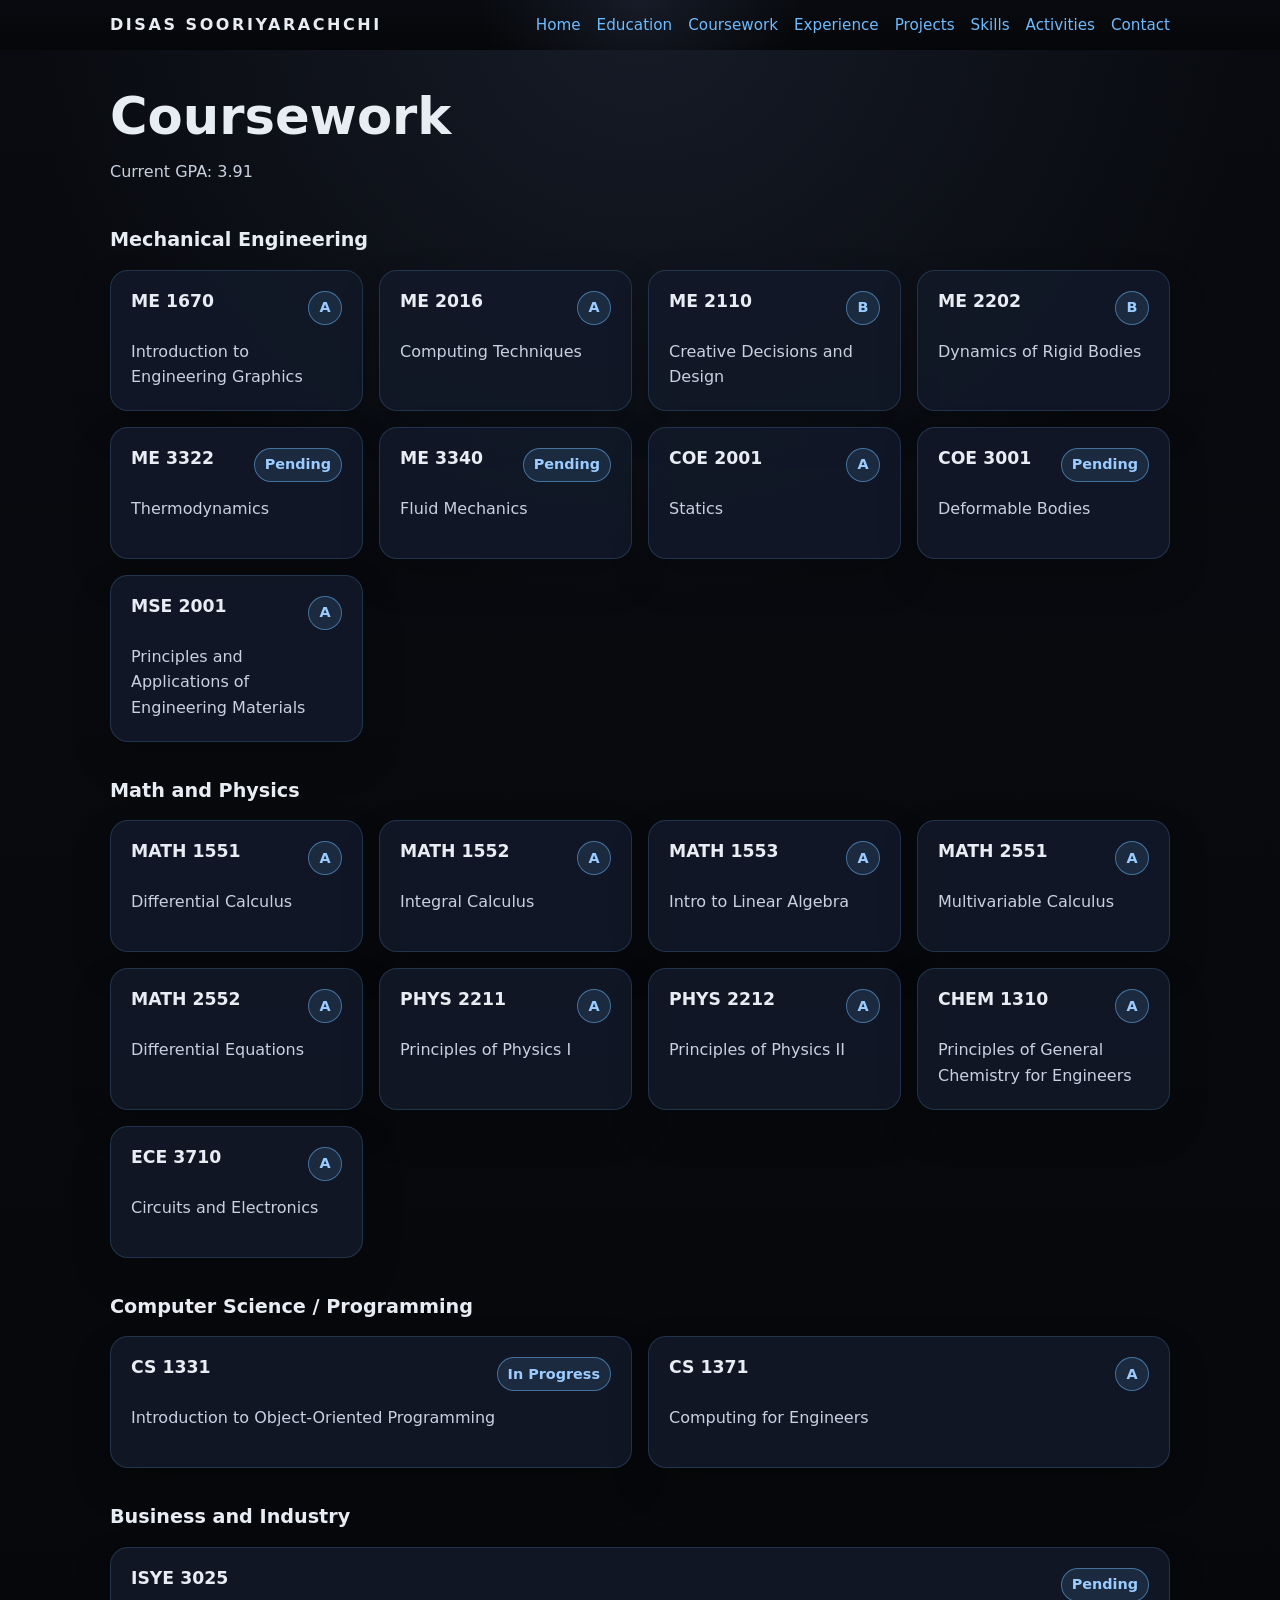
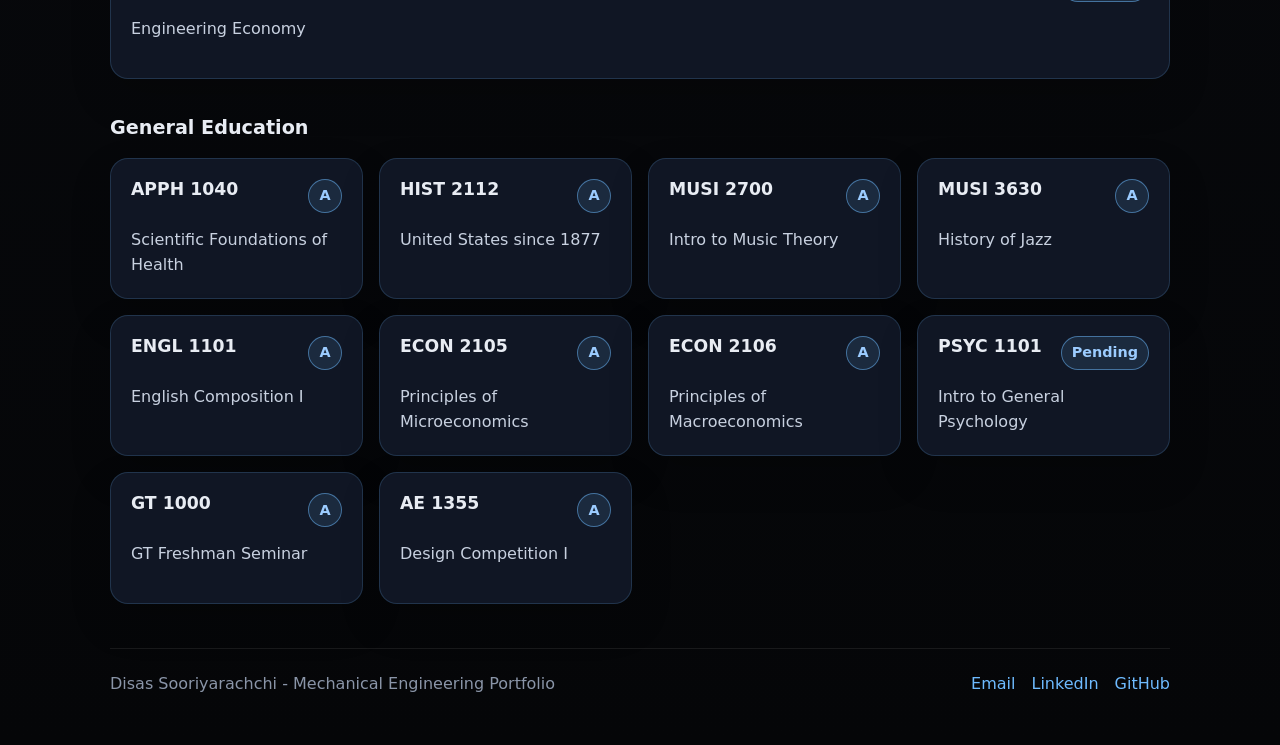
==== commit ace55a1e: "Update coursework, ME 2110 link, and research experience" ====
--- a/coursework.html
+++ b/coursework.html
@@ -177,6 +177,13 @@
                     <div class="course-grid">
                         <article class="course-card">
                             <div class="course-card-header">
+                                <h3>CS 1331</h3>
+                                <span class="course-status course-status-wide">In Progress</span>
+                            </div>
+                            <p>Introduction to Object-Oriented Programming</p>
+                        </article>
+                        <article class="course-card">
+                            <div class="course-card-header">
                                 <h3>CS 1371</h3>
                                 <span class="course-status">A</span>
                             </div>
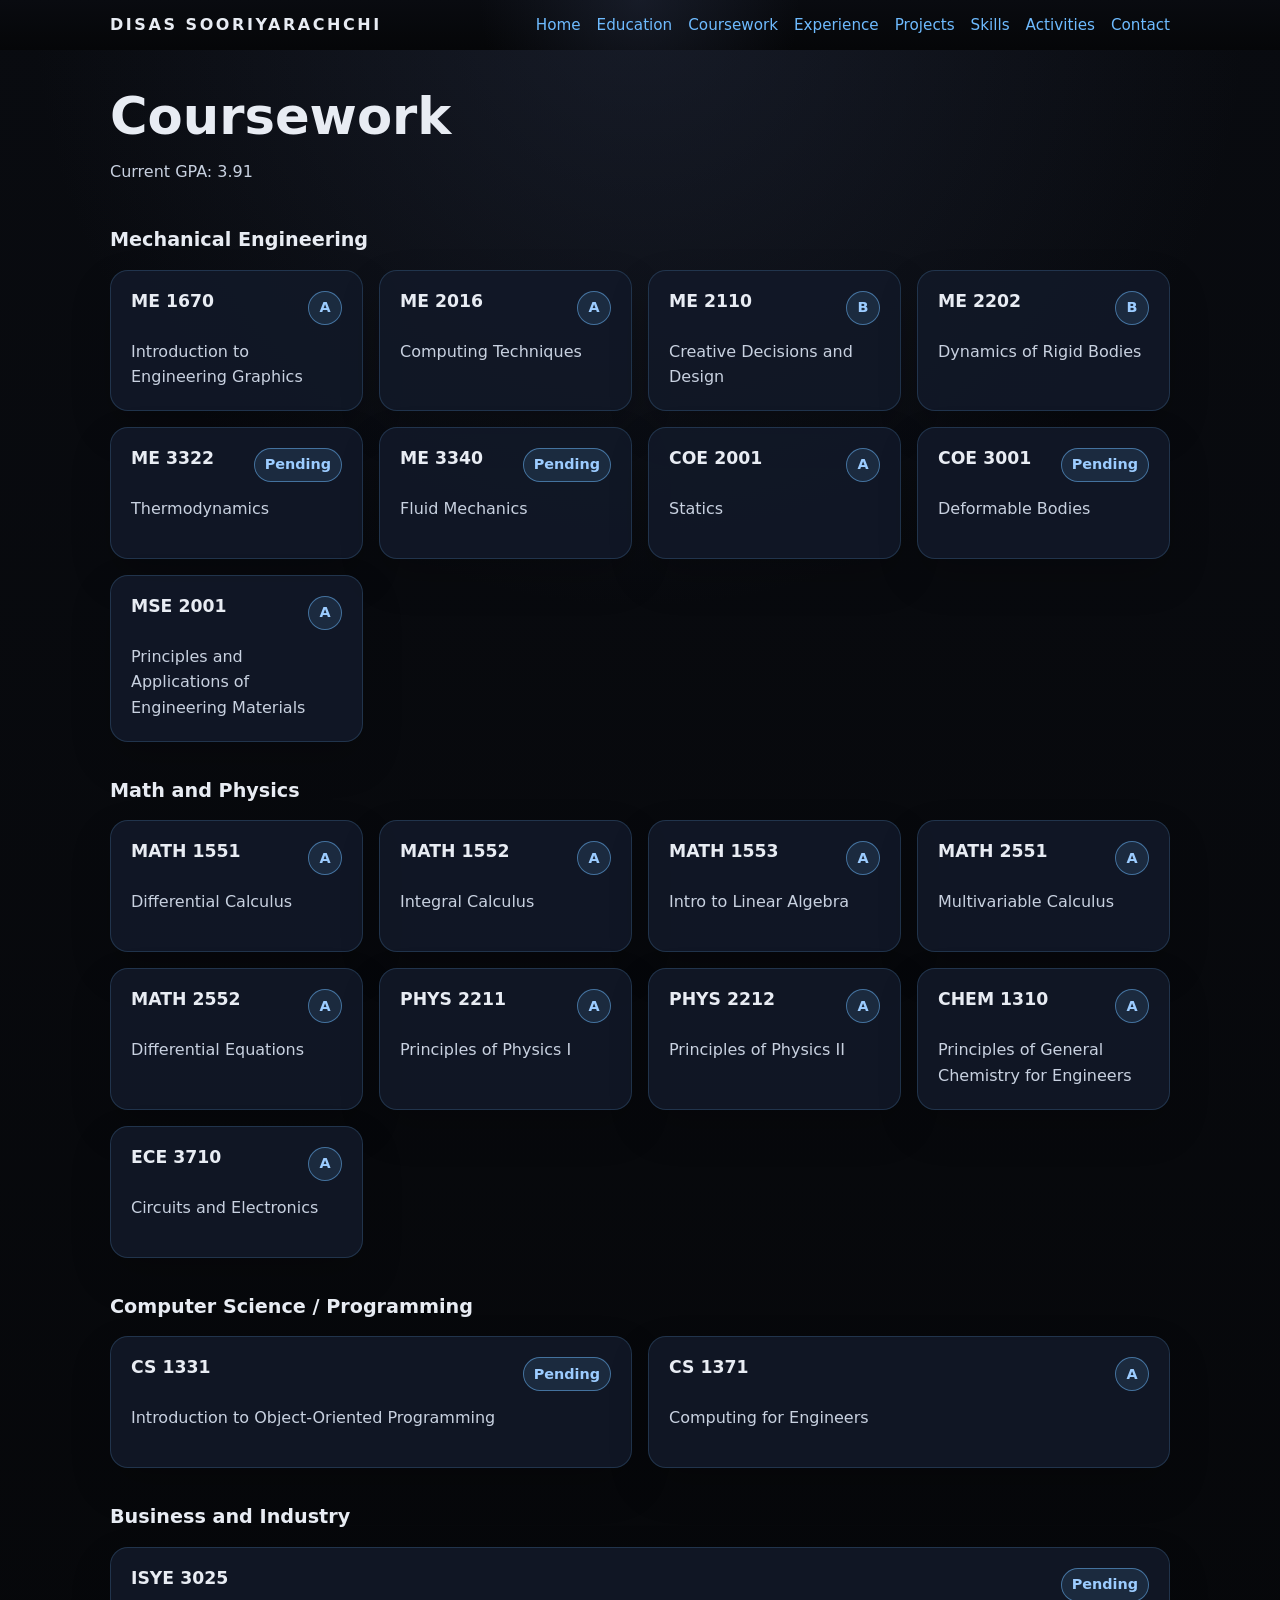
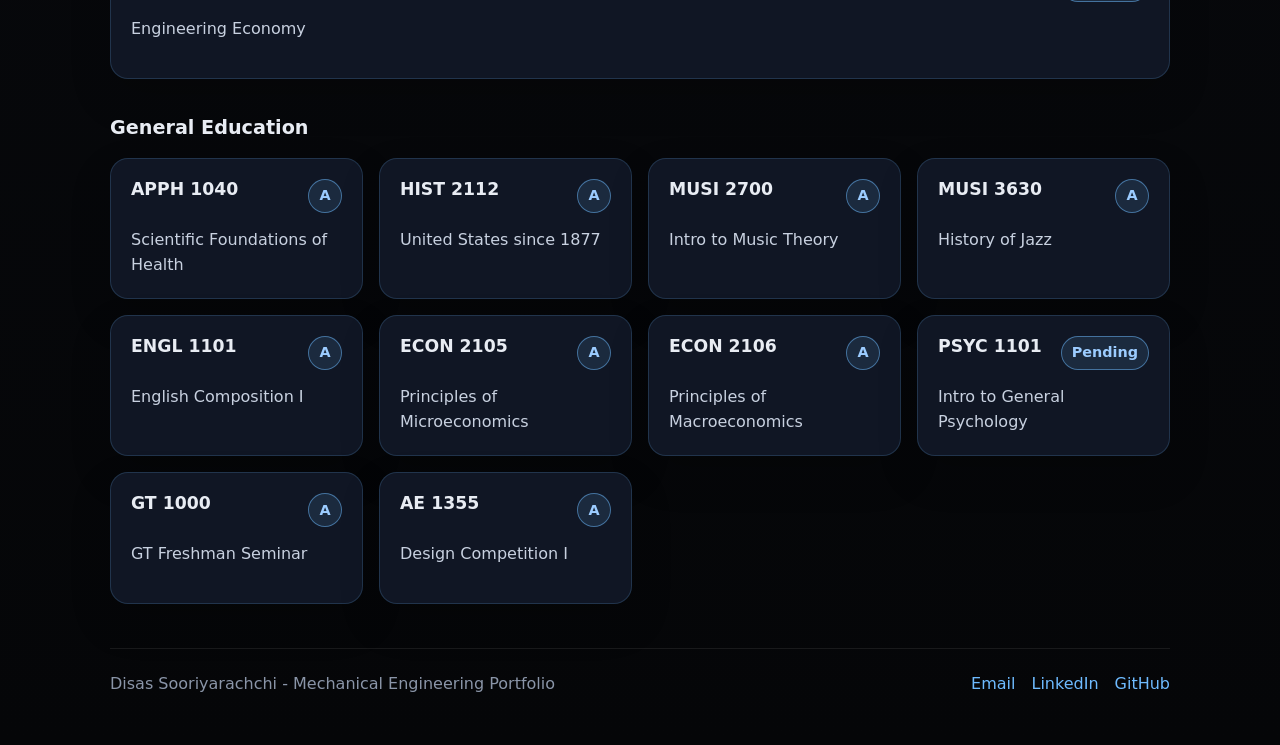
==== commit 1364e51f: "Match CS 1331 status to coursework labels" ====
--- a/coursework.html
+++ b/coursework.html
@@ -178,7 +178,7 @@
                         <article class="course-card">
                             <div class="course-card-header">
                                 <h3>CS 1331</h3>
-                                <span class="course-status course-status-wide">In Progress</span>
+                                <span class="course-status course-status-wide">Pending</span>
                             </div>
                             <p>Introduction to Object-Oriented Programming</p>
                         </article>
